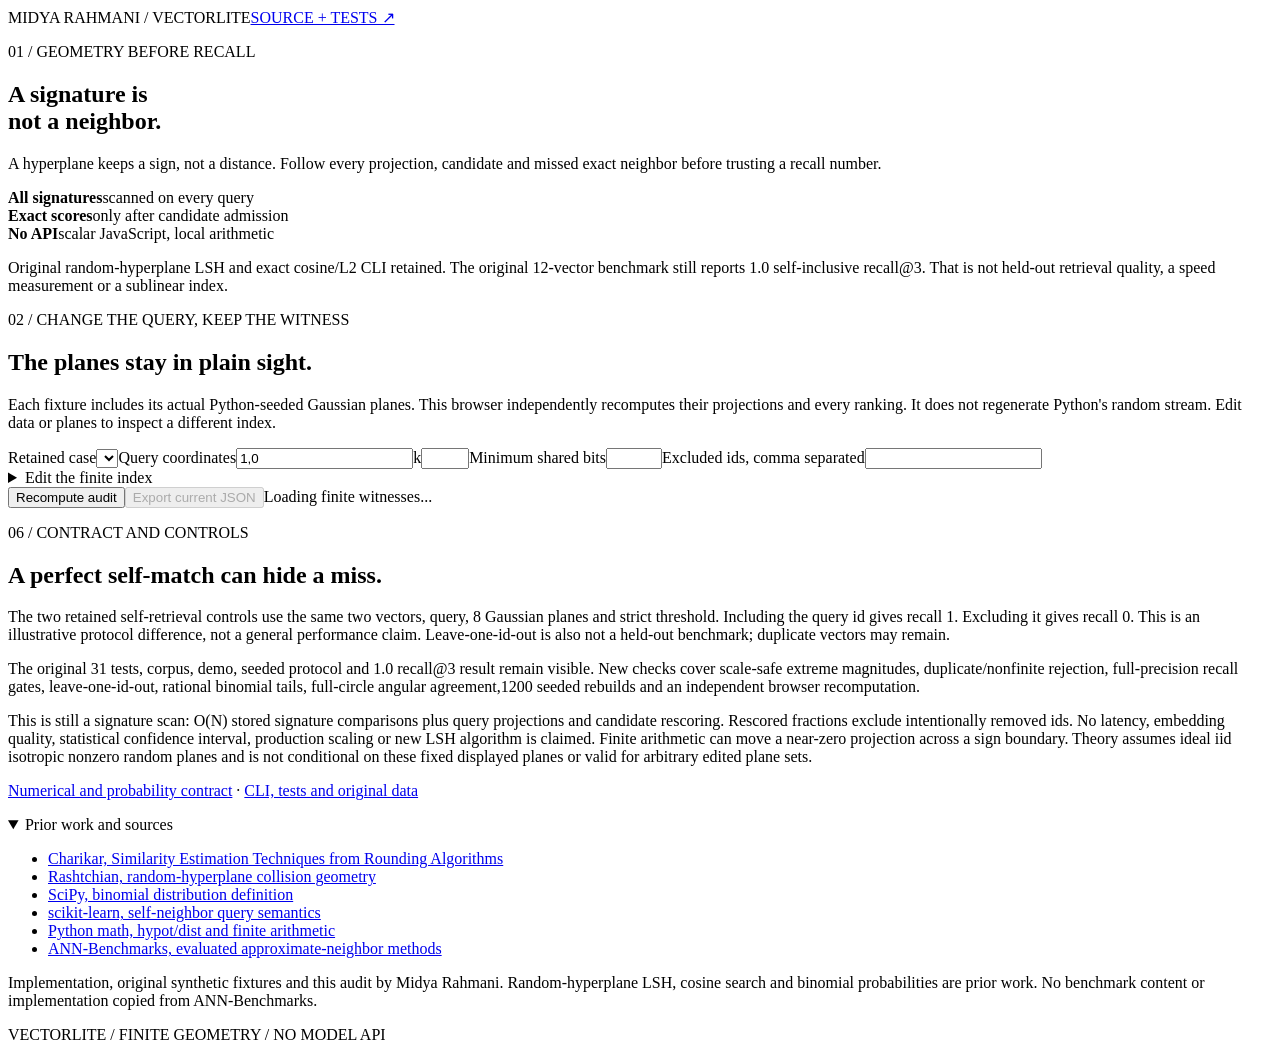
==== docs/index.html @ cfa57d2c "Create index.html for VectorLite documentation Add initial HTML structure for VectorLite documentati" ====
<!doctype html><html lang="en"><head><meta charset="utf-8"><meta name="viewport" content="width=device-width,initial-scale=1"><title>VectorLite | A signature is not a neighbor</title><link rel="stylesheet" href="style.css"></head><body>
<header><span>MIDYA RAHMANI / VECTORLITE</span><a href="https://github.com/midya8/vectorlite">SOURCE + TESTS ↗</a></header><main>
<section class="hero"><p class="eyebrow">01 / GEOMETRY BEFORE RECALL</p><h1>A signature is<br>not a neighbor.</h1><p class="intro">A hyperplane keeps a sign, not a distance. Follow every projection, candidate and missed exact neighbor before trusting a recall number.</p><div class="triptych"><div><strong>All signatures</strong><span>scanned on every query</span></div><div><strong>Exact scores</strong><span>only after candidate admission</span></div><div><strong>No API</strong><span>scalar JavaScript, local arithmetic</span></div></div><p class="small">Original random-hyperplane LSH and exact cosine/L2 CLI retained. The original 12-vector benchmark still reports 1.0 self-inclusive recall@3. That is not held-out retrieval quality, a speed measurement or a sublinear index.</p></section>
<section><p class="eyebrow">02 / CHANGE THE QUERY, KEEP THE WITNESS</p><h2>The planes stay in plain sight.</h2><p>Each fixture includes its actual Python-seeded Gaussian planes. This browser independently recomputes their projections and every ranking. It does not regenerate Python's random stream. Edit data or planes to inspect a different index.</p><div class="controls"><label>Retained case<select id="fixture"></select></label><label>Query coordinates<input id="query" value="1,0"></label><label>k<input id="k" type="number" min="1" max="64"></label><label>Minimum shared bits<input id="threshold" type="number" min="0" max="128"></label><label>Excluded ids, comma separated<input id="exclude"></label></div><details><summary>Edit the finite index</summary><p>1..64 distinct ASCII ids, 1..16 dimensions, 8..128 nonzero planes. A zero data/query vector uses cosine 0 and an all-positive signature; angular probability theory is undefined for it.</p><label>Items JSON<textarea id="items" spellcheck="false"></textarea></label><label>Hyperplanes JSON<textarea id="planes" spellcheck="false"></textarea></label></details><div class="actions"><button id="run">Recompute audit</button><button id="download" disabled>Export current JSON</button><span id="status" role="status">Loading finite witnesses...</span></div></section>
<div id="results" hidden>
<section><p class="eyebrow">03 / WHAT THE FILTER REALLY SAVES</p><h2 id="headline"></h2><div class="triptych" id="stats"></div><p id="retrieval" class="callout"></p><div class="visual"><svg id="geometry" viewBox="0 0 480 380" role="img" aria-label="Unit vectors and separating hyperplanes in two dimensions"></svg><div><h3>Signs first. Cosines second.</h3><p id="geometry-note"></p><p>Green points pass the current signature threshold. Rust points fail it. Ringed points contain an exact top-k id. Slate twin groups mix statuses; labels are shortened at18 characters. The table preserves each id and its status. The dark query arrow is not a learned embedding.</p><p id="signature" class="mono"></p><p class="small">Normalized coordinates are used for stable cosine and sign arithmetic. Displayed magnitudes below 1e-12 read as0; signs use the unrounded value. Projection zero gets bit 1. Signatures print the highest bit first; projection row0 is the least-significant bit.</p></div></div><div class="scroll"><table><thead><tr><th>Vector</th><th>Cosine</th><th>Shared bits</th><th>Candidate</th><th>Exact top-k</th><th>Signature</th></tr></thead><tbody id="neighbors"></tbody></table></div><p id="mobile-neighbors" class="small"></p></section>
<section><p class="eyebrow">04 / ONE FIXED INDEX, EVERY THRESHOLD</p><h2>Discard fewer. Recover more.</h2><p>Lowering the shared-bit threshold makes a nested candidate set. Exact rescoring with the same score/id ordering means every admitted canonical exact top-k neighbor survives into the result. Recall is therefore monotone for this fixed index and k, including ties under the declared id rule.</p><svg id="curve" viewBox="0 0 800 280" role="img" aria-label="Recall by candidate threshold, observed and iid-plane expected"></svg><p class="small">Solid: observed recall in this fixed index. Dotted: expected recall over independent isotropic random-plane rebuilds. They are different quantities.</p><div class="scroll"><table><thead><tr><th>Threshold</th><th>Candidates</th><th>Recall</th><th>Expected count</th><th>Expected recall</th></tr></thead><tbody id="thresholds"></tbody></table></div><p class="small">Marginal agreement is p =1-acos(cosine)/pi. A nonzero pair's shared-bit count is Binomial(bits,p) under iid isotropic planes. Expected candidate count sums admission probabilities; expected recall averages them over canonical exact top-k. Candidate events share planes and need not be independent. No binomial law for total candidate count is claimed. Zero-vector angular values are shown as undefined, not filled with p=.5.</p></section>
<section><p class="eyebrow">05 / OPEN A SINGLE SIGNATURE</p><h2>Every bit has a dot product.</h2><label>Inspect vector<select id="inspect"></select></label><p id="bit-summary"></p><div class="scroll"><table><thead><tr><th>Bit</th><th>Query projection</th><th>Vector projection</th><th>Query sign</th><th>Vector sign</th><th>Shared</th></tr></thead><tbody id="bits"></tbody></table></div></section>
</div>
<section><p class="eyebrow">06 / CONTRACT AND CONTROLS</p><h2>A perfect self-match can hide a miss.</h2><p>The two retained self-retrieval controls use the same two vectors, query, 8 Gaussian planes and strict threshold. Including the query id gives recall 1. Excluding it gives recall 0. This is an illustrative protocol difference, not a general performance claim. Leave-one-id-out is also not a held-out benchmark; duplicate vectors may remain.</p><p>The original 31 tests, corpus, demo, seeded protocol and 1.0 recall@3 result remain visible. New checks cover scale-safe extreme magnitudes, duplicate/nonfinite rejection, full-precision recall gates, leave-one-id-out, rational binomial tails, full-circle angular agreement,1200 seeded rebuilds and an independent browser recomputation.</p><p>This is still a signature scan: O(N) stored signature comparisons plus query projections and candidate rescoring. Rescored fractions exclude intentionally removed ids. No latency, embedding quality, statistical confidence interval, production scaling or new LSH algorithm is claimed. Finite arithmetic can move a near-zero projection across a sign boundary. Theory assumes ideal iid isotropic nonzero random planes and is not conditional on these fixed displayed planes or valid for arbitrary edited plane sets.</p><p><a href="https://github.com/midya8/vectorlite/blob/main/METHOD.md">Numerical and probability contract</a> · <a href="https://github.com/midya8/vectorlite">CLI, tests and original data</a></p><details open><summary>Prior work and sources</summary><ul><li><a href="https://www.cs.princeton.edu/courses/archive/spr04/cos598B/bib/CharikarEstim.pdf?file=CharikarEstim.pdf">Charikar, Similarity Estimation Techniques from Rounding Algorithms</a></li><li><a href="https://madscience.ucsd.edu/2020/notes/lec14and15.pdf">Rashtchian, random-hyperplane collision geometry</a></li><li><a href="https://docs.scipy.org/doc/scipy/reference/generated/scipy.stats.binom.html">SciPy, binomial distribution definition</a></li><li><a href="https://scikit-learn.org/stable/modules/generated/sklearn.neighbors.NearestNeighbors.html">scikit-learn, self-neighbor query semantics</a></li><li><a href="https://docs.python.org/3/library/math.html">Python math, hypot/dist and finite arithmetic</a></li><li><a href="https://github.com/erikbern/ann-benchmarks">ANN-Benchmarks, evaluated approximate-neighbor methods</a></li></ul><p>Implementation, original synthetic fixtures and this audit by Midya Rahmani. Random-hyperplane LSH, cosine search and binomial probabilities are prior work. No benchmark content or implementation copied from ANN-Benchmarks.</p></details></section>
</main><footer>VECTORLITE / FINITE GEOMETRY / NO MODEL API</footer><script src="engine.js"></script><script src="app.js"></script></body></html>
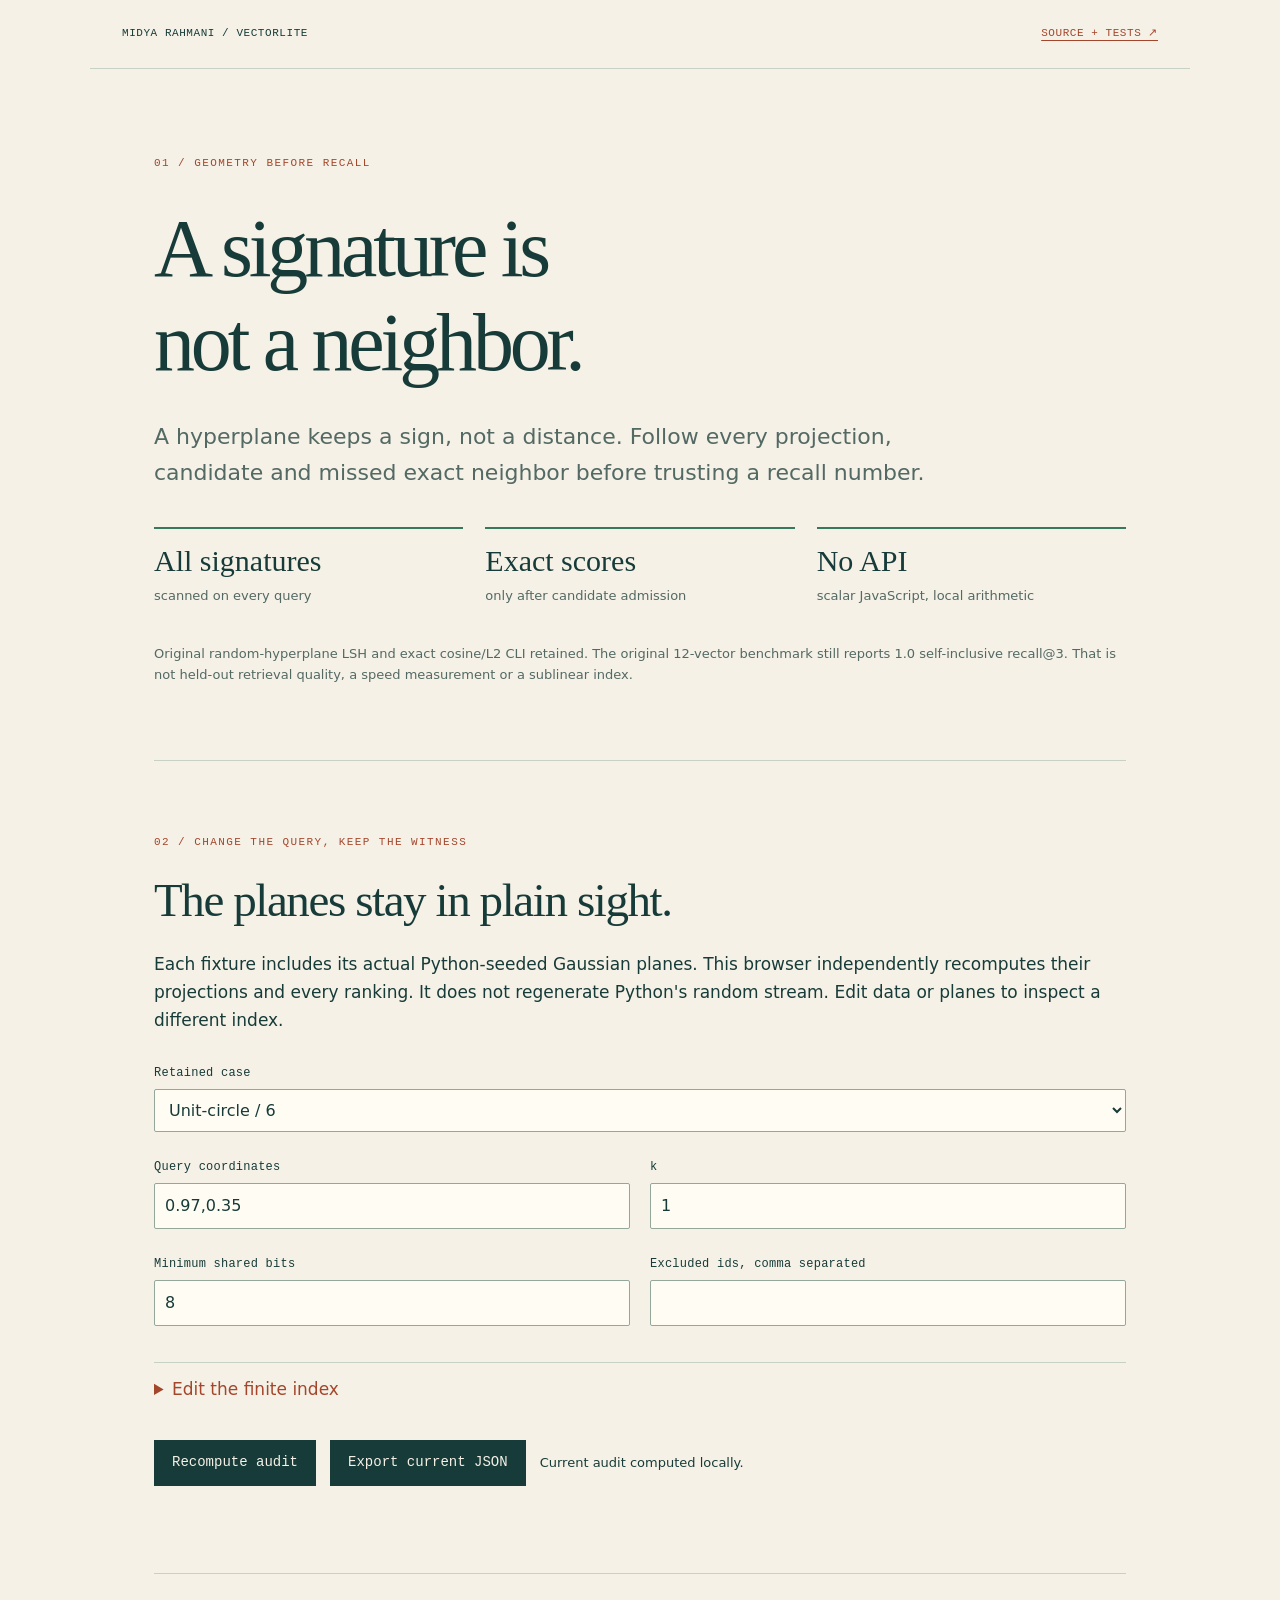
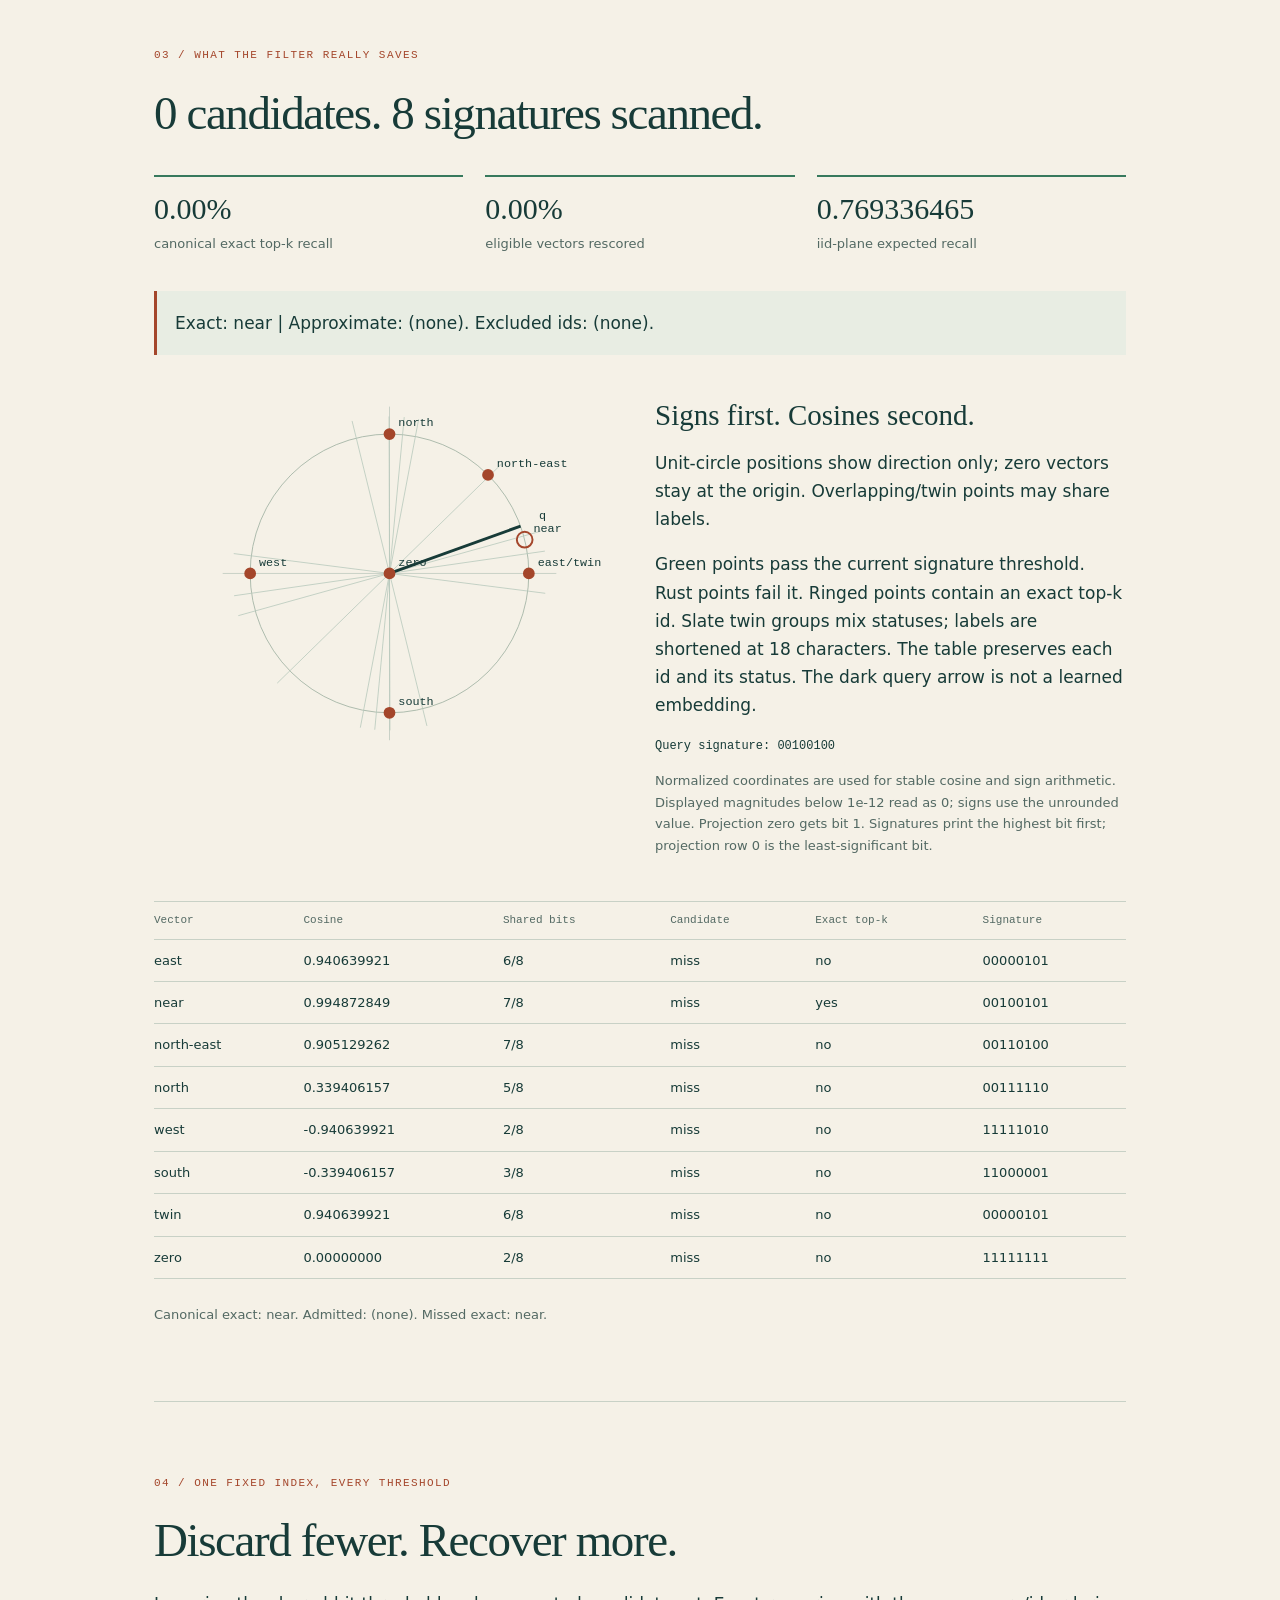
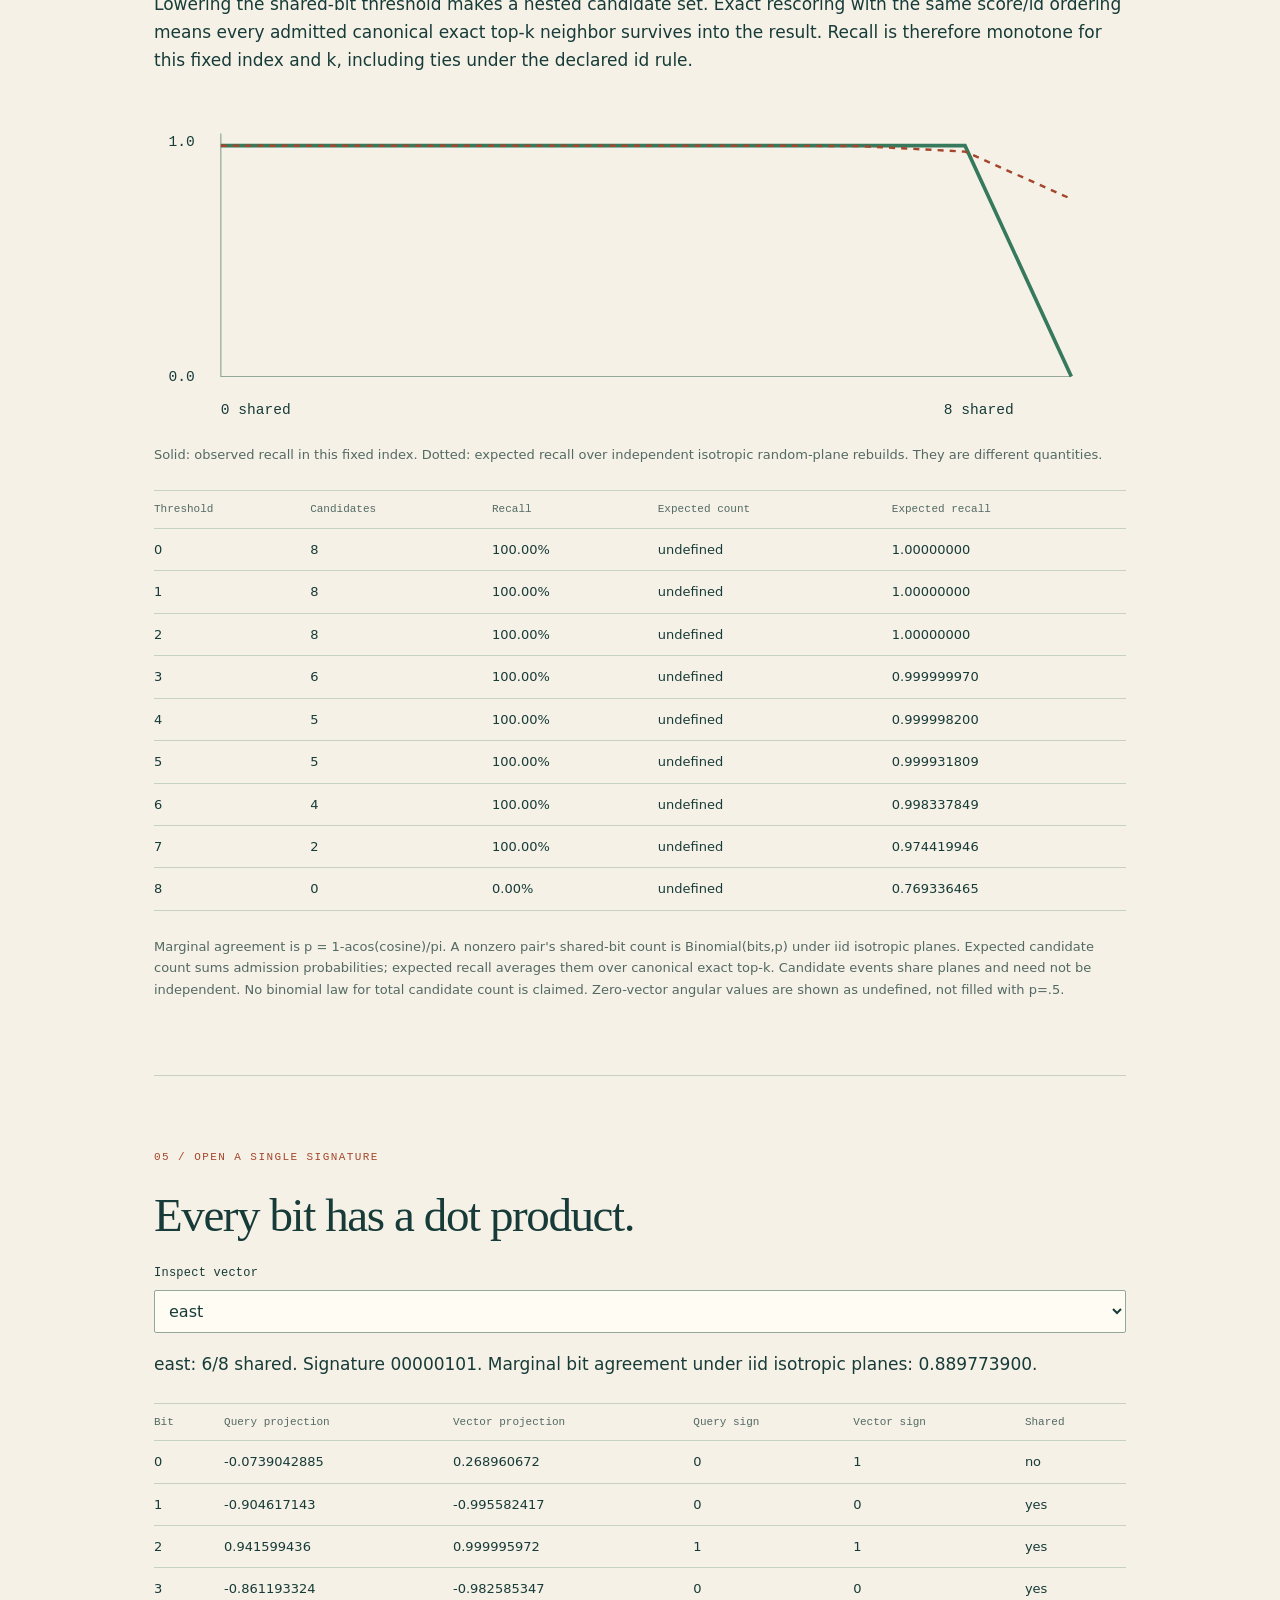
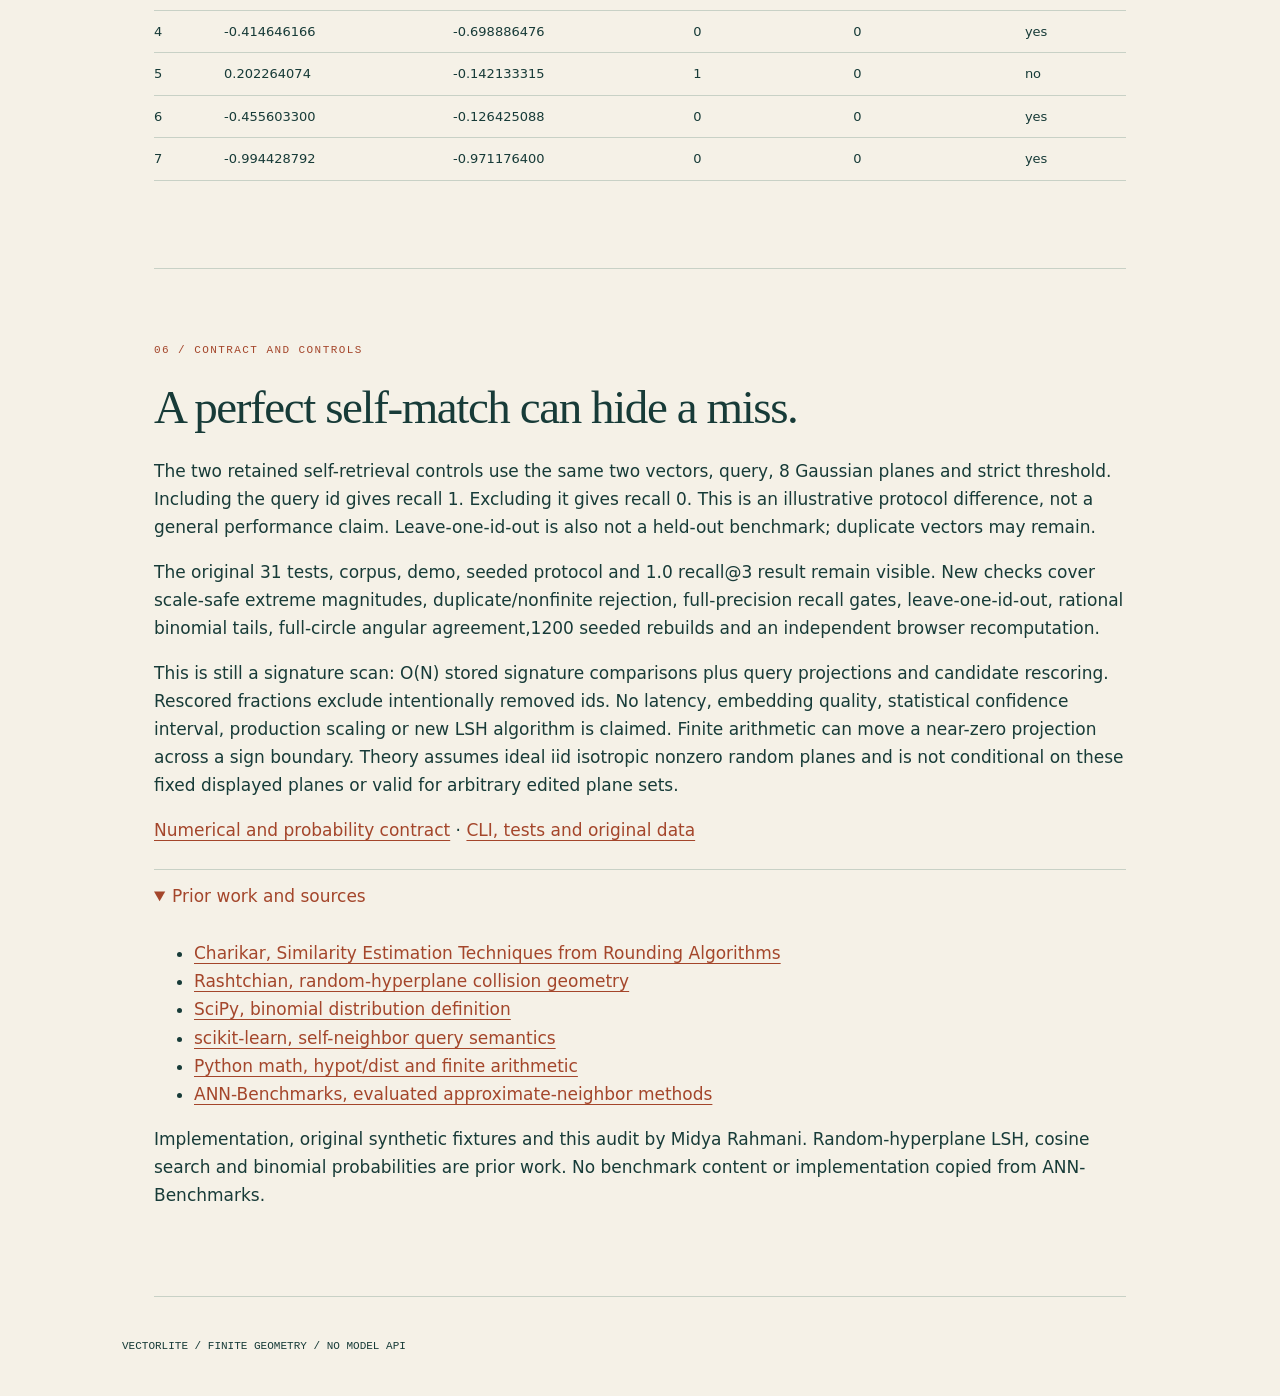
==== commit 61b79cd0: "Improve VectorLite mobile chart readability in docs/index.html" ====
--- a/docs/index.html
+++ b/docs/index.html
@@ -3,8 +3,8 @@
 <section class="hero"><p class="eyebrow">01 / GEOMETRY BEFORE RECALL</p><h1>A signature is<br>not a neighbor.</h1><p class="intro">A hyperplane keeps a sign, not a distance. Follow every projection, candidate and missed exact neighbor before trusting a recall number.</p><div class="triptych"><div><strong>All signatures</strong><span>scanned on every query</span></div><div><strong>Exact scores</strong><span>only after candidate admission</span></div><div><strong>No API</strong><span>scalar JavaScript, local arithmetic</span></div></div><p class="small">Original random-hyperplane LSH and exact cosine/L2 CLI retained. The original 12-vector benchmark still reports 1.0 self-inclusive recall@3. That is not held-out retrieval quality, a speed measurement or a sublinear index.</p></section>
 <section><p class="eyebrow">02 / CHANGE THE QUERY, KEEP THE WITNESS</p><h2>The planes stay in plain sight.</h2><p>Each fixture includes its actual Python-seeded Gaussian planes. This browser independently recomputes their projections and every ranking. It does not regenerate Python's random stream. Edit data or planes to inspect a different index.</p><div class="controls"><label>Retained case<select id="fixture"></select></label><label>Query coordinates<input id="query" value="1,0"></label><label>k<input id="k" type="number" min="1" max="64"></label><label>Minimum shared bits<input id="threshold" type="number" min="0" max="128"></label><label>Excluded ids, comma separated<input id="exclude"></label></div><details><summary>Edit the finite index</summary><p>1..64 distinct ASCII ids, 1..16 dimensions, 8..128 nonzero planes. A zero data/query vector uses cosine 0 and an all-positive signature; angular probability theory is undefined for it.</p><label>Items JSON<textarea id="items" spellcheck="false"></textarea></label><label>Hyperplanes JSON<textarea id="planes" spellcheck="false"></textarea></label></details><div class="actions"><button id="run">Recompute audit</button><button id="download" disabled>Export current JSON</button><span id="status" role="status">Loading finite witnesses...</span></div></section>
 <div id="results" hidden>
-<section><p class="eyebrow">03 / WHAT THE FILTER REALLY SAVES</p><h2 id="headline"></h2><div class="triptych" id="stats"></div><p id="retrieval" class="callout"></p><div class="visual"><svg id="geometry" viewBox="0 0 480 380" role="img" aria-label="Unit vectors and separating hyperplanes in two dimensions"></svg><div><h3>Signs first. Cosines second.</h3><p id="geometry-note"></p><p>Green points pass the current signature threshold. Rust points fail it. Ringed points contain an exact top-k id. Slate twin groups mix statuses; labels are shortened at18 characters. The table preserves each id and its status. The dark query arrow is not a learned embedding.</p><p id="signature" class="mono"></p><p class="small">Normalized coordinates are used for stable cosine and sign arithmetic. Displayed magnitudes below 1e-12 read as0; signs use the unrounded value. Projection zero gets bit 1. Signatures print the highest bit first; projection row0 is the least-significant bit.</p></div></div><div class="scroll"><table><thead><tr><th>Vector</th><th>Cosine</th><th>Shared bits</th><th>Candidate</th><th>Exact top-k</th><th>Signature</th></tr></thead><tbody id="neighbors"></tbody></table></div><p id="mobile-neighbors" class="small"></p></section>
-<section><p class="eyebrow">04 / ONE FIXED INDEX, EVERY THRESHOLD</p><h2>Discard fewer. Recover more.</h2><p>Lowering the shared-bit threshold makes a nested candidate set. Exact rescoring with the same score/id ordering means every admitted canonical exact top-k neighbor survives into the result. Recall is therefore monotone for this fixed index and k, including ties under the declared id rule.</p><svg id="curve" viewBox="0 0 800 280" role="img" aria-label="Recall by candidate threshold, observed and iid-plane expected"></svg><p class="small">Solid: observed recall in this fixed index. Dotted: expected recall over independent isotropic random-plane rebuilds. They are different quantities.</p><div class="scroll"><table><thead><tr><th>Threshold</th><th>Candidates</th><th>Recall</th><th>Expected count</th><th>Expected recall</th></tr></thead><tbody id="thresholds"></tbody></table></div><p class="small">Marginal agreement is p =1-acos(cosine)/pi. A nonzero pair's shared-bit count is Binomial(bits,p) under iid isotropic planes. Expected candidate count sums admission probabilities; expected recall averages them over canonical exact top-k. Candidate events share planes and need not be independent. No binomial law for total candidate count is claimed. Zero-vector angular values are shown as undefined, not filled with p=.5.</p></section>
+<section><p class="eyebrow">03 / WHAT THE FILTER REALLY SAVES</p><h2 id="headline"></h2><div class="triptych" id="stats"></div><p id="retrieval" class="callout"></p><div class="visual"><svg id="geometry" viewBox="0 0 480 380" role="img" aria-label="Unit vectors and separating hyperplanes in two dimensions"></svg><div><h3>Signs first. Cosines second.</h3><p id="geometry-note"></p><p>Green points pass the current signature threshold. Rust points fail it. Ringed points contain an exact top-k id. Slate twin groups mix statuses; labels are shortened at 18 characters. The table preserves each id and its status. The dark query arrow is not a learned embedding.</p><p id="signature" class="mono"></p><p class="small">Normalized coordinates are used for stable cosine and sign arithmetic. Displayed magnitudes below 1e-12 read as 0; signs use the unrounded value. Projection zero gets bit 1. Signatures print the highest bit first; projection row 0 is the least-significant bit.</p></div></div><div class="scroll"><table><thead><tr><th>Vector</th><th>Cosine</th><th>Shared bits</th><th>Candidate</th><th>Exact top-k</th><th>Signature</th></tr></thead><tbody id="neighbors"></tbody></table></div><p id="mobile-neighbors" class="small"></p></section>
+<section><p class="eyebrow">04 / ONE FIXED INDEX, EVERY THRESHOLD</p><h2>Discard fewer. Recover more.</h2><p>Lowering the shared-bit threshold makes a nested candidate set. Exact rescoring with the same score/id ordering means every admitted canonical exact top-k neighbor survives into the result. Recall is therefore monotone for this fixed index and k, including ties under the declared id rule.</p><svg id="curve" viewBox="0 0 800 280" role="img" aria-label="Recall by candidate threshold, observed and iid-plane expected"></svg><p class="small">Solid: observed recall in this fixed index. Dotted: expected recall over independent isotropic random-plane rebuilds. They are different quantities.</p><div class="scroll"><table><thead><tr><th>Threshold</th><th>Candidates</th><th>Recall</th><th>Expected count</th><th>Expected recall</th></tr></thead><tbody id="thresholds"></tbody></table></div><p class="small">Marginal agreement is p = 1-acos(cosine)/pi. A nonzero pair's shared-bit count is Binomial(bits,p) under iid isotropic planes. Expected candidate count sums admission probabilities; expected recall averages them over canonical exact top-k. Candidate events share planes and need not be independent. No binomial law for total candidate count is claimed. Zero-vector angular values are shown as undefined, not filled with p=.5.</p></section>
 <section><p class="eyebrow">05 / OPEN A SINGLE SIGNATURE</p><h2>Every bit has a dot product.</h2><label>Inspect vector<select id="inspect"></select></label><p id="bit-summary"></p><div class="scroll"><table><thead><tr><th>Bit</th><th>Query projection</th><th>Vector projection</th><th>Query sign</th><th>Vector sign</th><th>Shared</th></tr></thead><tbody id="bits"></tbody></table></div></section>
 </div>
 <section><p class="eyebrow">06 / CONTRACT AND CONTROLS</p><h2>A perfect self-match can hide a miss.</h2><p>The two retained self-retrieval controls use the same two vectors, query, 8 Gaussian planes and strict threshold. Including the query id gives recall 1. Excluding it gives recall 0. This is an illustrative protocol difference, not a general performance claim. Leave-one-id-out is also not a held-out benchmark; duplicate vectors may remain.</p><p>The original 31 tests, corpus, demo, seeded protocol and 1.0 recall@3 result remain visible. New checks cover scale-safe extreme magnitudes, duplicate/nonfinite rejection, full-precision recall gates, leave-one-id-out, rational binomial tails, full-circle angular agreement,1200 seeded rebuilds and an independent browser recomputation.</p><p>This is still a signature scan: O(N) stored signature comparisons plus query projections and candidate rescoring. Rescored fractions exclude intentionally removed ids. No latency, embedding quality, statistical confidence interval, production scaling or new LSH algorithm is claimed. Finite arithmetic can move a near-zero projection across a sign boundary. Theory assumes ideal iid isotropic nonzero random planes and is not conditional on these fixed displayed planes or valid for arbitrary edited plane sets.</p><p><a href="https://github.com/midya8/vectorlite/blob/main/METHOD.md">Numerical and probability contract</a> · <a href="https://github.com/midya8/vectorlite">CLI, tests and original data</a></p><details open><summary>Prior work and sources</summary><ul><li><a href="https://www.cs.princeton.edu/courses/archive/spr04/cos598B/bib/CharikarEstim.pdf?file=CharikarEstim.pdf">Charikar, Similarity Estimation Techniques from Rounding Algorithms</a></li><li><a href="https://madscience.ucsd.edu/2020/notes/lec14and15.pdf">Rashtchian, random-hyperplane collision geometry</a></li><li><a href="https://docs.scipy.org/doc/scipy/reference/generated/scipy.stats.binom.html">SciPy, binomial distribution definition</a></li><li><a href="https://scikit-learn.org/stable/modules/generated/sklearn.neighbors.NearestNeighbors.html">scikit-learn, self-neighbor query semantics</a></li><li><a href="https://docs.python.org/3/library/math.html">Python math, hypot/dist and finite arithmetic</a></li><li><a href="https://github.com/erikbern/ann-benchmarks">ANN-Benchmarks, evaluated approximate-neighbor methods</a></li></ul><p>Implementation, original synthetic fixtures and this audit by Midya Rahmani. Random-hyperplane LSH, cosine search and binomial probabilities are prior work. No benchmark content or implementation copied from ANN-Benchmarks.</p></details></section>
--- a/docs/style.css
+++ b/docs/style.css
@@ -0,0 +1,3 @@
+:root{--ink:#173b38;--muted:#536963;--paper:#f5f1e7;--line:#c8d1c6;--accent:#a4462b;--green:#37795d}*{box-sizing:border-box}body{margin:0;background:var(--paper);color:var(--ink);font:17px/1.65 system-ui,sans-serif}header,main,footer{max-width:1100px;margin:auto}header{display:flex;justify-content:space-between;gap:16px;padding:25px 32px;border-bottom:1px solid var(--line);font:11px/1.6 monospace;letter-spacing:.05em}a{color:var(--accent);text-underline-offset:4px}main{padding:0 64px}section{padding:62px 0;border-bottom:1px solid var(--line)}.hero{padding-top:75px}h1,h2,h3{font-family:Georgia,serif;font-weight:400;line-height:1.14}h1{font-size:clamp(48px,6.4vw,83px);letter-spacing:-.05em;margin:30px 0}h2{font-size:clamp(32px,4vw,47px);letter-spacing:-.03em;margin:22px 0}h3{font-size:29px;margin:12px 0}.intro{font-size:22px;color:var(--muted);max-width:830px}.eyebrow{font:11px/1.6 monospace;color:var(--accent);letter-spacing:.13em}.triptych{display:grid;grid-template-columns:repeat(3,1fr);gap:22px;margin:35px 0}.triptych>div{border-top:2px solid var(--green);padding-top:12px}.triptych strong{display:block;font:30px/1.3 Georgia,serif}.triptych span,.small{font-size:13px;color:var(--muted)}.controls{display:grid;grid-template-columns:repeat(2,1fr);gap:20px;margin:30px 0}.controls>label:first-child{grid-column:1/-1}label{display:block;font:12px/1.6 monospace;letter-spacing:.02em}input,select,textarea{display:block;font:16px/1.5 system-ui,sans-serif;background:#fffcf4;border:1px solid #93a79b;border-radius:2px;padding:10px;width:100%;min-width:0;color:var(--ink);margin:6px 0}textarea{height:180px;font:12px/1.5 monospace}button{font:14px/1.4 monospace;padding:12px 17px;cursor:pointer;border:1px solid var(--ink);background:var(--ink);color:var(--paper)}button:disabled{opacity:.45;cursor:default}.actions{display:flex;align-items:center;flex-wrap:wrap;gap:14px;margin:25px 0}#status{font-size:13px}.callout{padding:18px;border-left:3px solid var(--accent);background:#e8ede3;overflow-wrap:anywhere}.visual{display:grid;grid-template-columns:1fr 1fr;gap:30px;margin:32px 0}svg{display:block;width:100%;max-width:100%;height:auto}.scroll{overflow-x:auto;max-width:100%;border-top:1px solid var(--line);margin:25px 0}table{border-collapse:collapse;width:100%;font-size:13px;white-space:nowrap}th,td{text-align:left;padding:10px 13px;border-bottom:1px solid var(--line);font-variant-numeric:tabular-nums}th{font:11px/1.5 monospace;color:var(--muted)}td:first-child,th:first-child{padding-left:0}summary{cursor:pointer;color:var(--accent);padding:12px 0}details{border-top:1px solid var(--line);margin:25px 0}.mono{font:12px/1.8 monospace;overflow-wrap:anywhere}#geometry text,#curve text{font:12px monospace;fill:var(--ink)}#mobile-neighbors,#bit-summary{overflow-wrap:anywhere}footer{font:11px/1.7 monospace;padding:40px 32px}button:focus-visible,a:focus-visible,input:focus-visible,select:focus-visible,textarea:focus-visible,summary:focus-visible{outline:3px solid #ca8b4d;outline-offset:3px}[hidden]{display:none!important}@media(max-width:700px){header{padding:18px 20px;font-size:9px}main{padding:0 22px}section{padding:40px 0}.hero{padding-top:42px}.intro{font-size:18px}.triptych{gap:12px}.triptych strong{font-size:23px}.visual{grid-template-columns:1fr}.controls{grid-template-columns:1fr}.triptych span{font-size:11px}table{font-size:12px}th,td{padding:9px}footer{padding:35px 22px}}@media(max-width:380px){.triptych{grid-template-columns:1fr}.triptych>div{display:flex;align-items:baseline;gap:12px}.triptych strong{font-size:25px}.triptych span{font-size:12px}}
+
+@media(max-width:700px){#curve text{font-size:16px}}
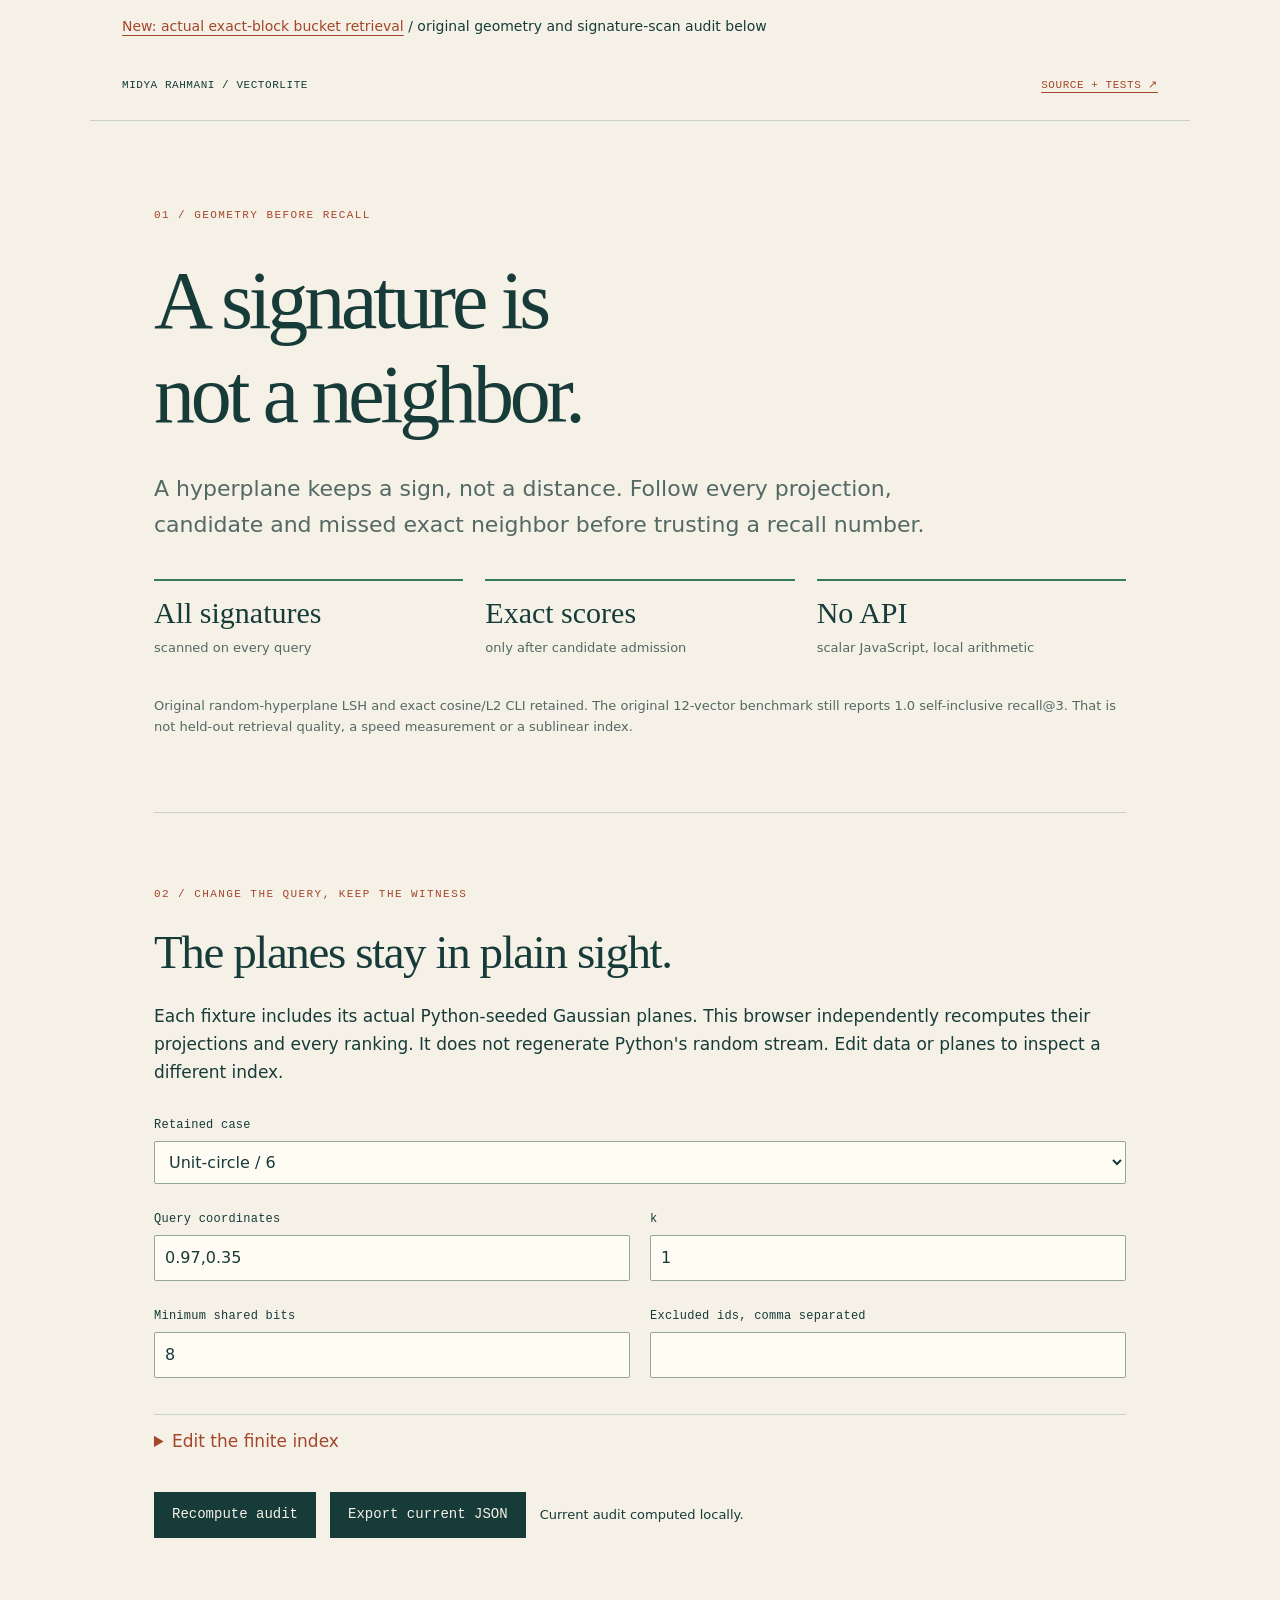
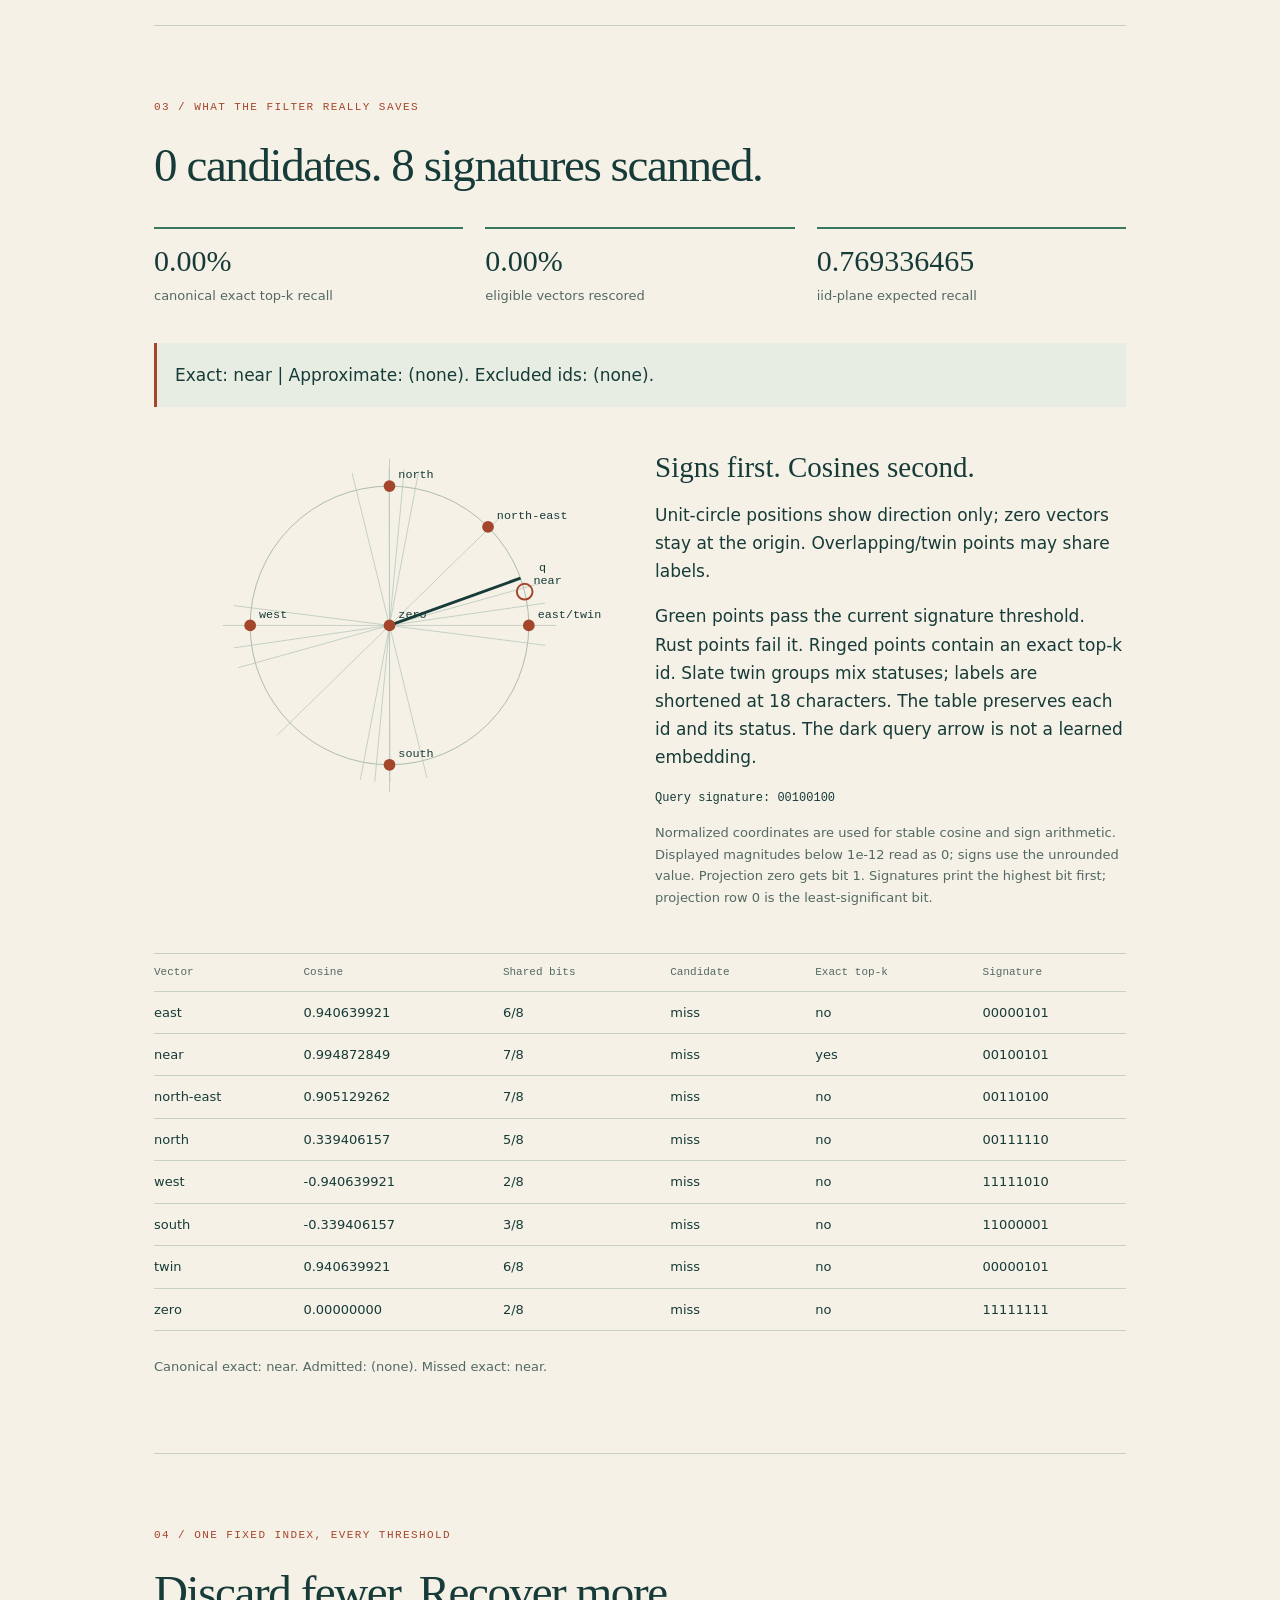
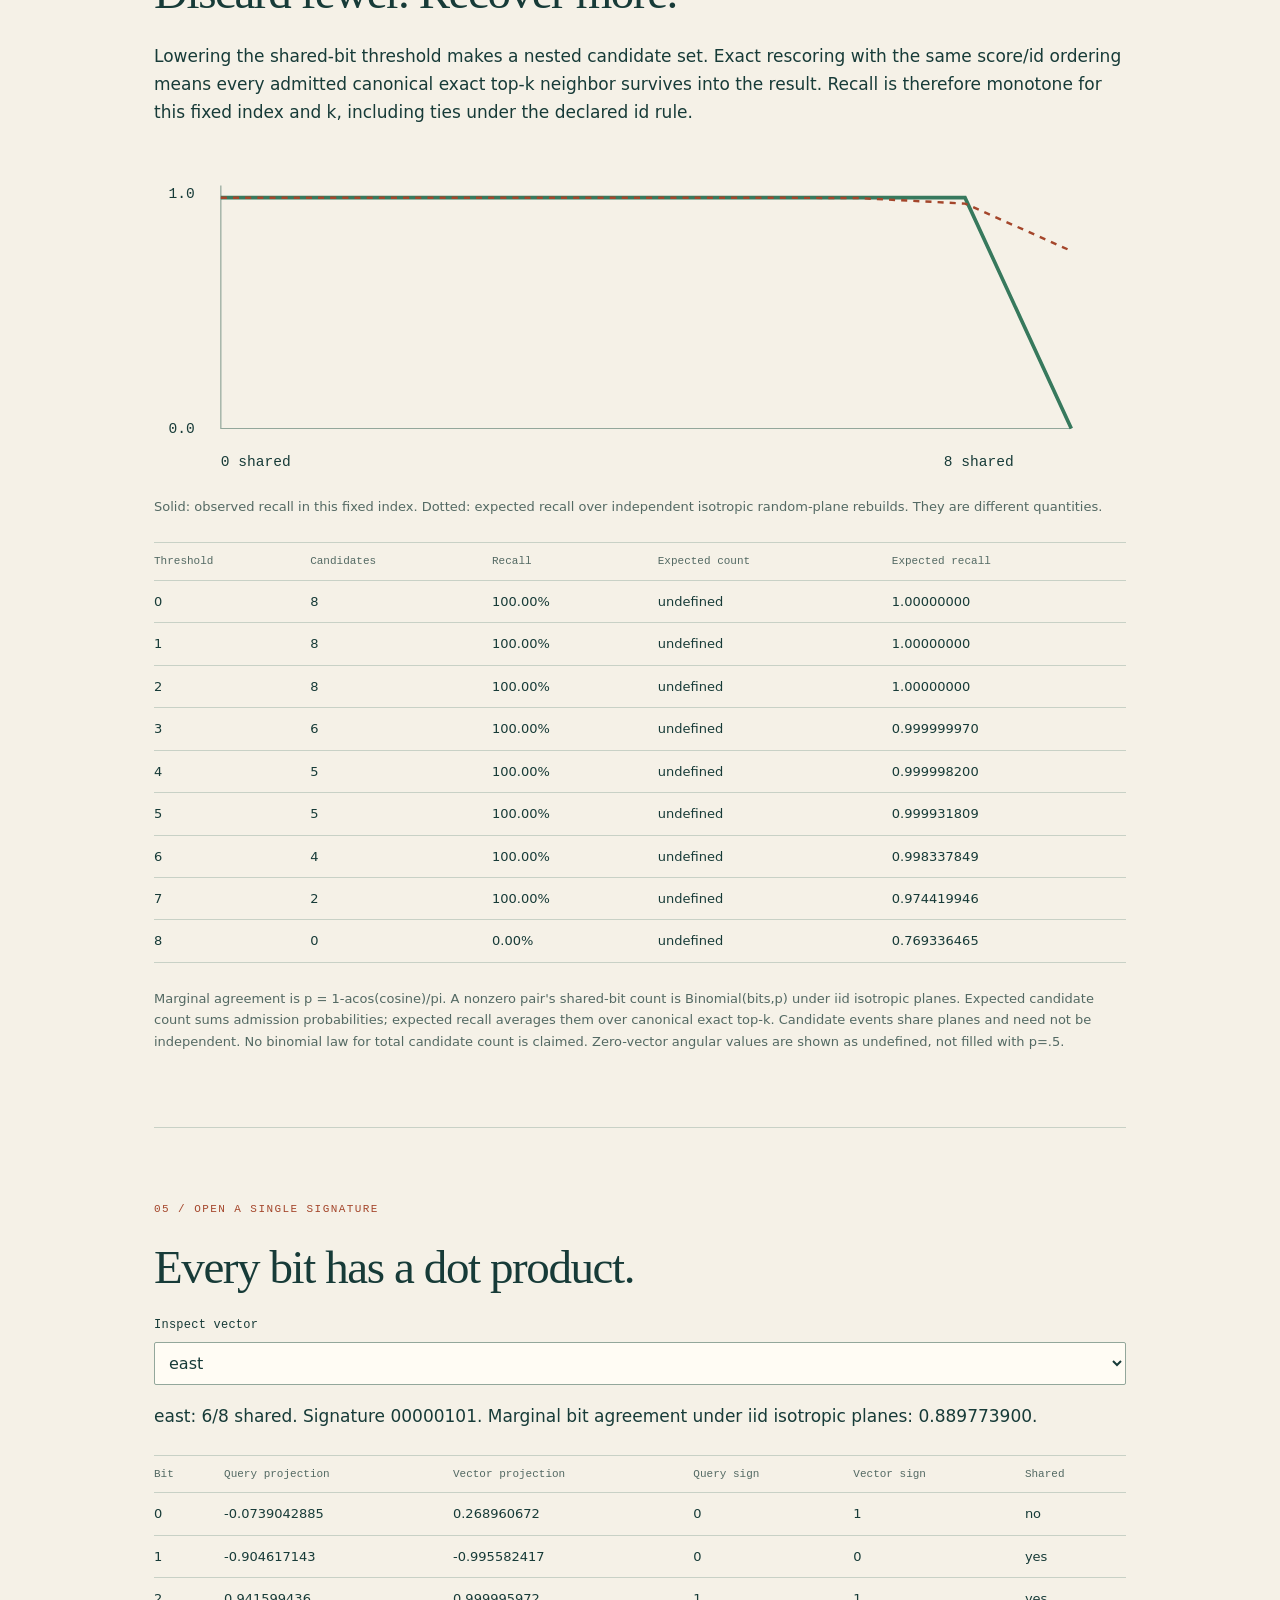
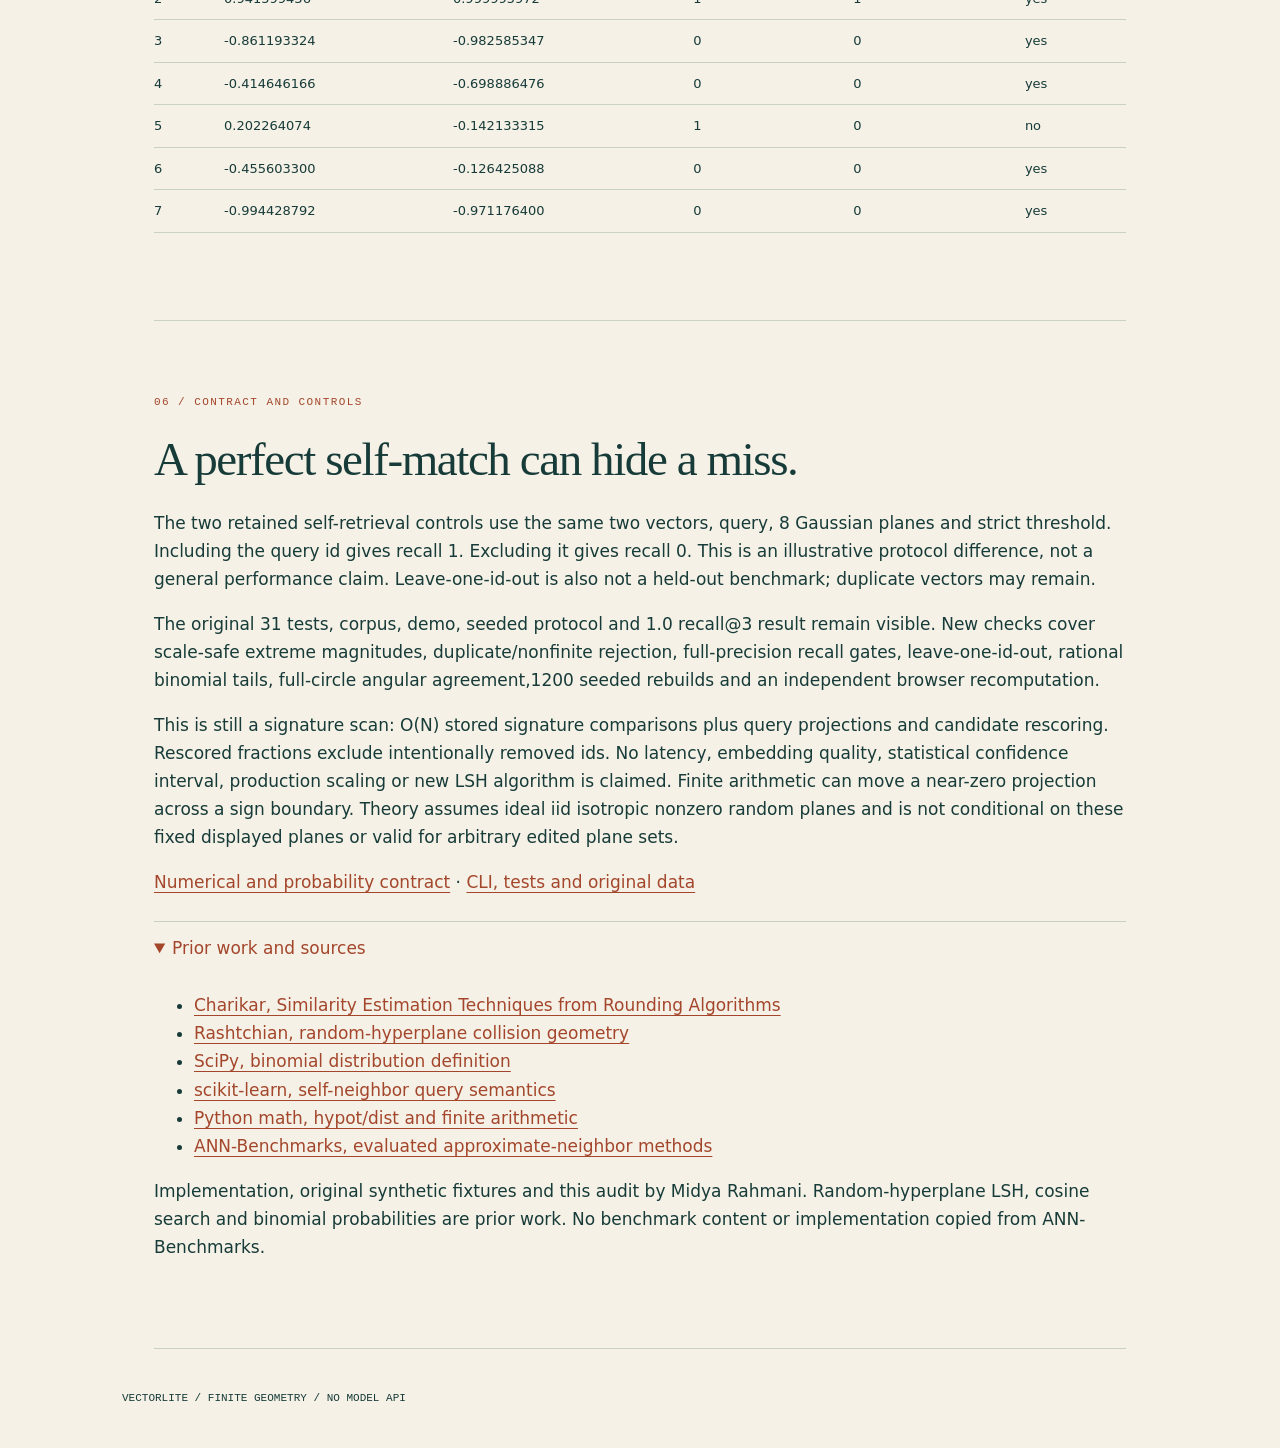
==== commit cc2158b3: "VectorLite: exact block-bucket retrieval docs/index.html" ====
--- a/docs/index.html
+++ b/docs/index.html
@@ -1,4 +1,5 @@
 <!doctype html><html lang="en"><head><meta charset="utf-8"><meta name="viewport" content="width=device-width,initial-scale=1"><title>VectorLite | A signature is not a neighbor</title><link rel="stylesheet" href="style.css"></head><body>
+<p style="max-width:1100px;margin:18px auto;padding:0 32px;font:14px system-ui"><a href="buckets.html">New: actual exact-block bucket retrieval</a> / original geometry and signature-scan audit below</p>
 <header><span>MIDYA RAHMANI / VECTORLITE</span><a href="https://github.com/midya8/vectorlite">SOURCE + TESTS ↗</a></header><main>
 <section class="hero"><p class="eyebrow">01 / GEOMETRY BEFORE RECALL</p><h1>A signature is<br>not a neighbor.</h1><p class="intro">A hyperplane keeps a sign, not a distance. Follow every projection, candidate and missed exact neighbor before trusting a recall number.</p><div class="triptych"><div><strong>All signatures</strong><span>scanned on every query</span></div><div><strong>Exact scores</strong><span>only after candidate admission</span></div><div><strong>No API</strong><span>scalar JavaScript, local arithmetic</span></div></div><p class="small">Original random-hyperplane LSH and exact cosine/L2 CLI retained. The original 12-vector benchmark still reports 1.0 self-inclusive recall@3. That is not held-out retrieval quality, a speed measurement or a sublinear index.</p></section>
 <section><p class="eyebrow">02 / CHANGE THE QUERY, KEEP THE WITNESS</p><h2>The planes stay in plain sight.</h2><p>Each fixture includes its actual Python-seeded Gaussian planes. This browser independently recomputes their projections and every ranking. It does not regenerate Python's random stream. Edit data or planes to inspect a different index.</p><div class="controls"><label>Retained case<select id="fixture"></select></label><label>Query coordinates<input id="query" value="1,0"></label><label>k<input id="k" type="number" min="1" max="64"></label><label>Minimum shared bits<input id="threshold" type="number" min="0" max="128"></label><label>Excluded ids, comma separated<input id="exclude"></label></div><details><summary>Edit the finite index</summary><p>1..64 distinct ASCII ids, 1..16 dimensions, 8..128 nonzero planes. A zero data/query vector uses cosine 0 and an all-positive signature; angular probability theory is undefined for it.</p><label>Items JSON<textarea id="items" spellcheck="false"></textarea></label><label>Hyperplanes JSON<textarea id="planes" spellcheck="false"></textarea></label></details><div class="actions"><button id="run">Recompute audit</button><button id="download" disabled>Export current JSON</button><span id="status" role="status">Loading finite witnesses...</span></div></section>
